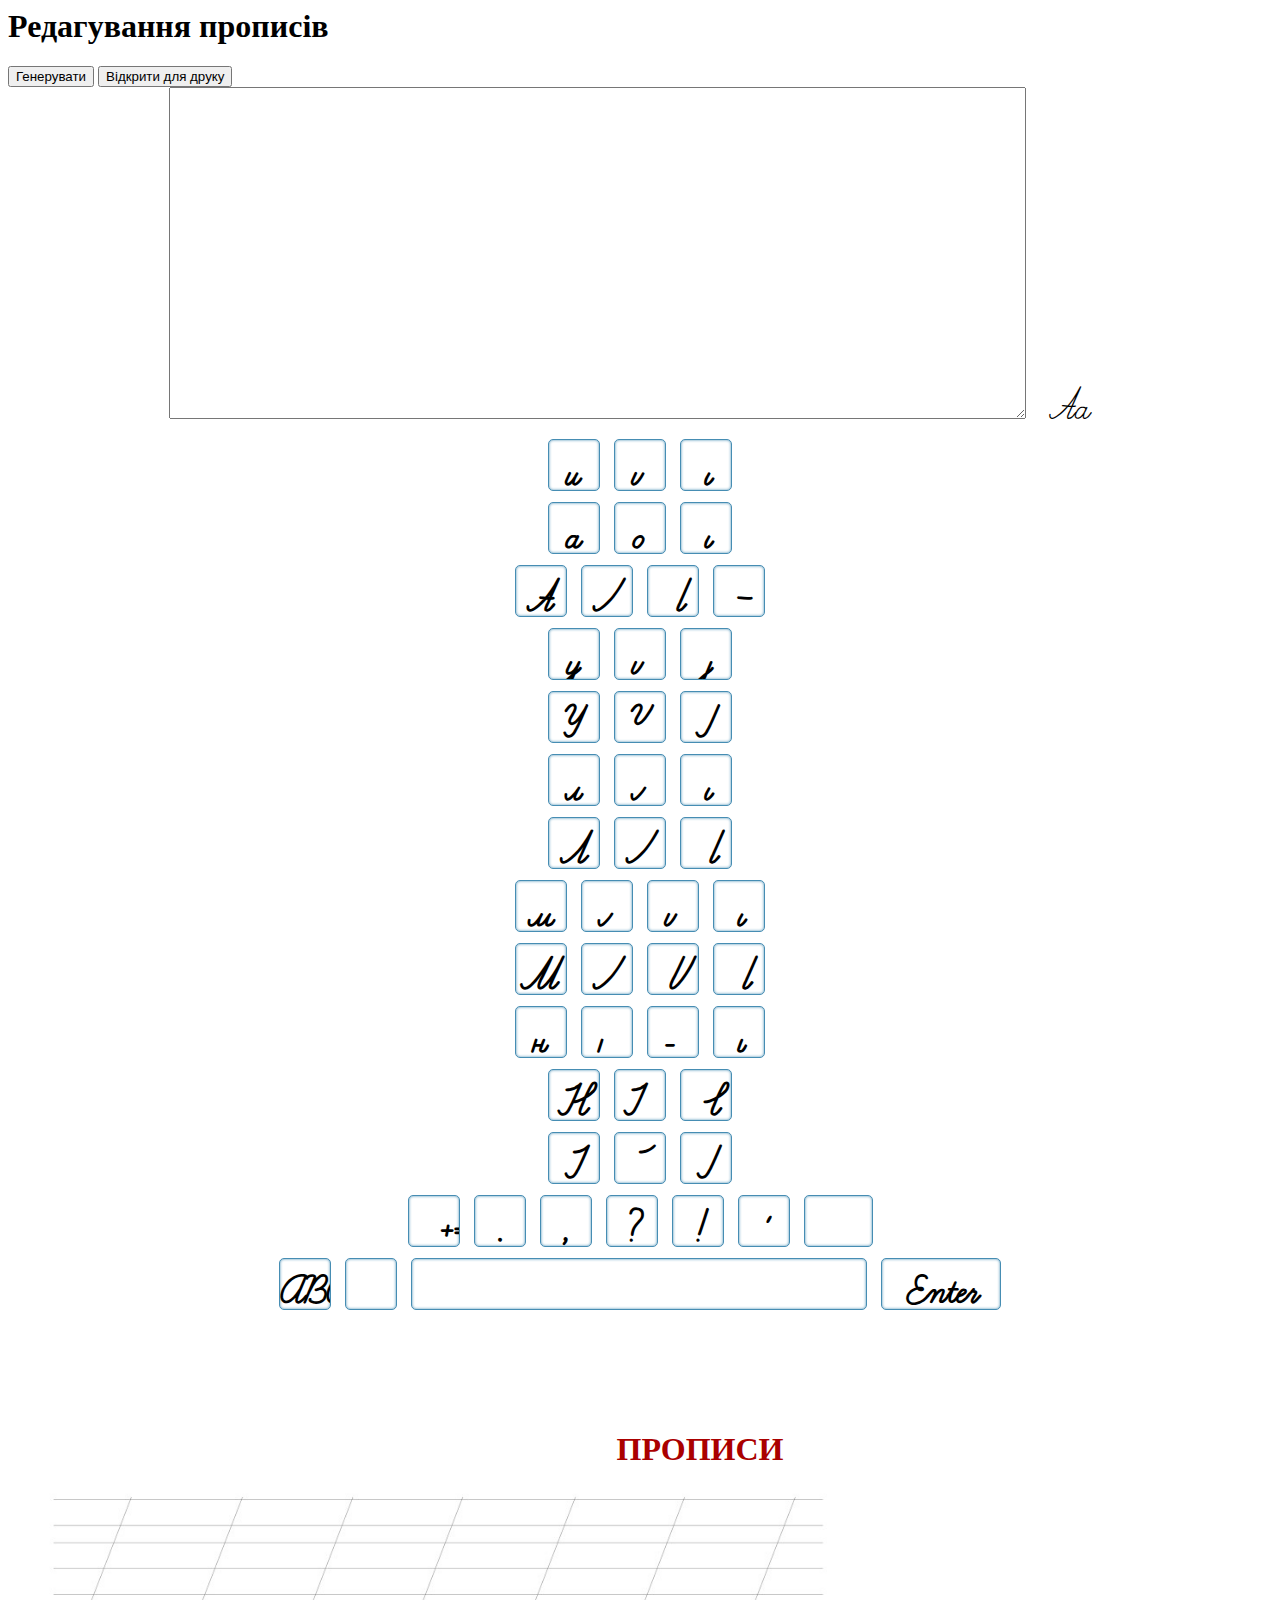
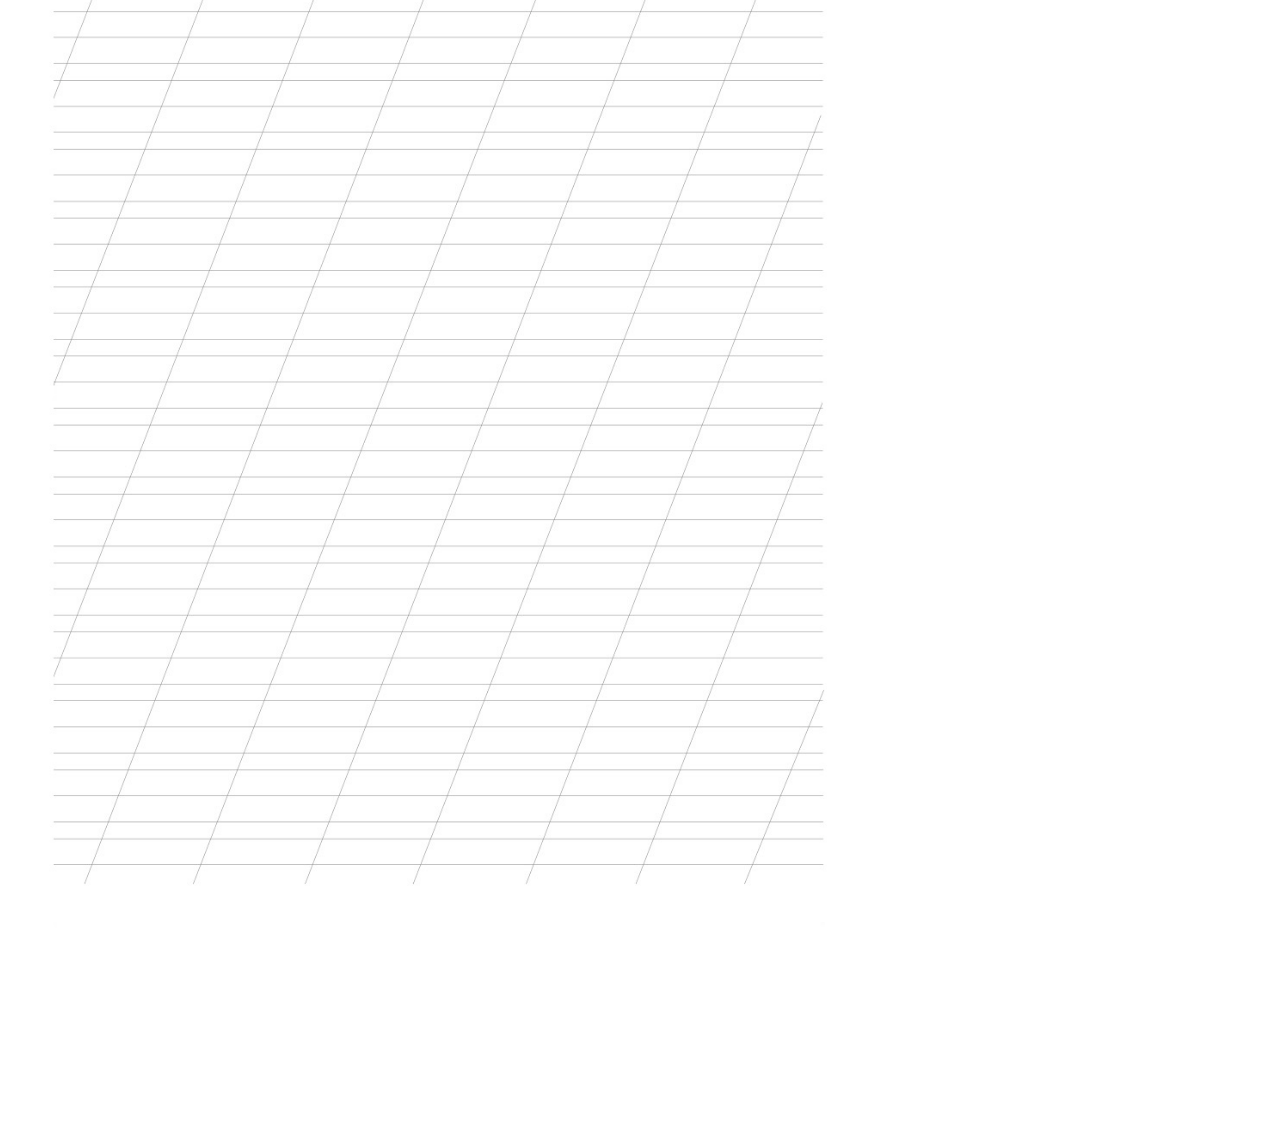
==== index.html @ b8047936 "samples-of-writing drop" ====
<html>
<head>
	<meta charset="UTF-8">
	<link rel="stylesheet" type="text/css" href="https://fonts.googleapis.com/icon?family=Material+Icons">
	<link rel="stylesheet" type="text/css" href="https://code.getmdl.io/1.3.0/material.indigo-pink.min.css">
	<link rel="stylesheet" type="text/css" href="css/jkeyboard.css">
	<link rel="stylesheet" type="text/css" href="css/handwriting.css">
	<script defer type="text/javascript" src="https://code.getmdl.io/1.3.0/material.min.js"></script>
	<script type="text/javascript" language="javascript" src="http://code.jquery.com/jquery-1.10.1.min.js"></script>
	<script type="text/javascript" language="javascript" src="js/jkeyboard.js"></script>
	<script type="text/javascript" language="javascript" src="js/jspdf.min.js"></script>

</head>
<body>
	<h1 class="mdl-layout-title">Редагування прописів</h1>
	<button id="generateWritingTask" class="mdl-button mdl-js-button mdl-button--raised mdl-js-ripple-effect mdl-button--accent">Генерувати</button>
	<button id="getPdf" class="mdl-button mdl-js-button mdl-button--raised mdl-js-ripple-effect mdl-button--accent">Відкрити для друку</button>
	<div class="mdl-grid">
		<div class="mdl-cell mdl-cell--6-col">
				<form action="#" align="center">
					<div class="mdl-textfield mdl-js-textfield">
						<textarea class="mdl-textfield__input handwriting-input"  id="textInput" cols="40" rows="5"></textarea>
						<label class="mdl-textfield__label handwriting-label" for="sample1">Аа</label>
					</div>
					<div id="keyboard"></div>
				</form>
		</div>
		<div id="pdfDiv" class="mdl-cell mdl-cell--6-col demo-card-wide mdl-card mdl-shadow--2dp">
			<div id="pdfContent">
				<div class="writingtask-right">&nbsp;<span class="label"></span></div>
				<div class="writingtask-clear"></div>
				<div class="writingtask-clear"></div>
				<div class="writingtask-tabtitle"><h3 class="writingtask-title">ПРОПИСИ</h3></div>
				<div class="writingtask-clear"></div>
				<div class="writingtask-wrap">
					<div id="taskContent" class="writingtask-handwriting">
					</div>
				</div>
			</div>
		</div>		
	</div>

	<script>
	$('#keyboard').jkeyboard({

		layout: "exersise",
		input: $('#textInput')
	});
	
	$("#generateWritingTask").on('click', function () {
		var template = document.getElementById('textInput').value.split('\n');
		//14 lines max
		var tokens = template.length;
		
		var div = document.getElementById('taskContent');
		div.innerHTML =''
		for (var i = 0; i < tokens; i++) {
			div.innerHTML += `<span class="writingtask-bold">${template[i]}</span><span> ${template[i]} ${template[i]} ${template[i]} ${template[i]} ${template[i]}</span><br>`
		}
	});
	
	$("#getPdf").on('click', function () {
		w=window.open();
		w.document.write(`
<html>
<head>
	<link rel="stylesheet" type="text/css" href="css/preview.css">
	<meta charset="UTF-8">
</head>
<body>
		`)
		w.document.write($('#pdfContent').html());});
		w.document.write(`
</body>
		`);
	</script>
</body>

</html>
---- css/jkeyboard.css ----
.jkeyboard {
  display: inline-block;
}
.jkeyboard, .jkeyboard .jline, .jkeyboard .jline ul {
  display: block;
  margin: 0;
  padding: 0;
}
.jkeyboard .jline {
  text-align: center;
  margin-left: -14px;
}
.jkeyboard .jline ul li {
  font-family: arial, sans-serif;
  font-size: 20px;
  display: inline-block;
  border: 1px solid #468db3;
  -webkit-box-shadow: 0 0 3px #468db3;
  -webkit-box-shadow: inset 0 0 3px #468db3;
  margin: 10px 0 1px 14px;
  
  border-radius: 5px;
  width: 52px;
  height: 52px;
  box-sizing: border-box;
  text-align: center;
  line-height: 52px;
  overflow: hidden;
  cursor: pointer;
  -webkit-touch-callout: none;
  -webkit-user-select: none;
  -khtml-user-select: none;
  -moz-user-select: -moz-none;
  -ms-user-select: none;
  user-select: none;
}
.jkeyboard .jline ul li.uppercase {
  text-transform: uppercase;
}
.jkeyboard .jline ul li:hover, .jkeyboard .jline ul li:active {
  background-color: #185a82;
}
.jkeyboard .jline .return {
  width: 120px;
}
.jkeyboard .jline .space {
  width: 456px;
}
.jkeyboard .jline .numeric_switch {
  width: 84px;
}
.jkeyboard .jline .layout_switch {
  background: url("../assets/locale.png") no-repeat center right;
}
.jkeyboard .jline .shift {
  width: 100px;
  background: url("../assets/shift.png") no-repeat center center;
}
.jkeyboard .jline .backspace {
  width: 69px;
  background: url("../assets/backspace.png") no-repeat center center;
}
---- css/handwriting.css ----
@font-face {
	font-family: schooldash;
	src: url("fonts/school-dash.woff");
}

@font-face {
	font-family: school;
	src: url("fonts/school.woff");
}

textarea.handwriting-input {
	font-size:48px;
	font-family: school;
	font-weight: bold !important;
	padding:20px !important;
}

label.handwriting-label {
	font-size:48px;
	font-family: school;
	font-color: gray;
	padding:20px !important;
}

.jkeyboard .jline ul li  {
	font-family: school !important;
	font-size:48px !important;
	font-weight: bold !important;
	color: black !important;
}
#pdfContent { 
	margin: 0 !important; 
	padding: 62px 60px !important; 
	width: 100%; 
	height: 1280px;
	background-size: 860px 1280px;
	background-image: url("preview_background.jpg");
	background-position: left top;
	background-repeat: no-repeat;
}

.writingtask-clear { 
	display: block; 
	height: 1px; 
	clear: both 
}

.writingtask-right { 
	text-align: right; 
}
.writingtask-tabtitle { 
	color: #A00 !important; 
	margin: 16px auto 6px auto !important; 
	text-align: center !important; 
	width: 100% !important;
}

h3.writingtask-title { 
	font-size: 32px; 
	line-height: 16px;
}

span.writingtask-label { 
	font-size: 16px !important; 
	color: #222 !important; 
}


div.writingtask-handwriting { 
	margin: 0 !important; 
	padding: 0 !important; 
	font-family: schooldash !important; 
	font-size: 68px !important; 
	line-height: 76px !important; 
}

span.writingtask-latin { 
	font-family: school !important; 
}

span.writingtask-bold { 
	font-family: school !important; 
}

span.writingtask-normal { 
	font-family: school !important; 
	color:#bbbbbb !important; 
}

@media print {
	body * {
		visibility: hidden;
		display: none;
	}

	#pdfContent, #pdfContent * {
		display: block;
		visibility: visible !important;
	}

	#pdfContent {
		position: absolute;
		top: 0px !important;
		left: 0px !important;
		display: block;
		-webkit-print-color-adjust: exact;
	}
}
---- css/preview.css ----
@font-face {
	font-family: schooldash;
	src: url("fonts/school-dash.woff");
}
@font-face {
	font-family: school;
	src: url("fonts/school.woff");
}


body { 
	margin: 0; 
	padding: 70px 70px 70px 80px; 
}

.writingtask-clear { 
	display: block; 
	height: 1px; 
	clear: both 
}

.writingtask-right {
	text-align: right; 
}

.writingtask-tabtitle { 
	color: black; 
	margin: 16px auto 6px auto; 
	text-align: center; 
	width: 100%;
}

h3.writingtask-title { 
	font-size: 32px; 
	color: black;
	line-height: 16px;
}

span.writingtask-label { 
	font-size: 16px; 
	color: #222; 
}

div.writingtask-handwriting { 
	margin: 0; 
	padding: 0; 
	font-family: schooldash; 
	font-size: 68px; 
	line-height: 76px; 
}

span.writingtask-latin { font-family: school; }
span.writingtask-bold  { font-family: school; }
span.writingtask-normal  { font-family: school; color:#bbbbbb; }

body {
	width: 860px; 
	height: 1280px; 
	background: url("preview_background.jpg") 
	no-repeat 0 0;
	-webkit-print-color-adjust: exact;
}
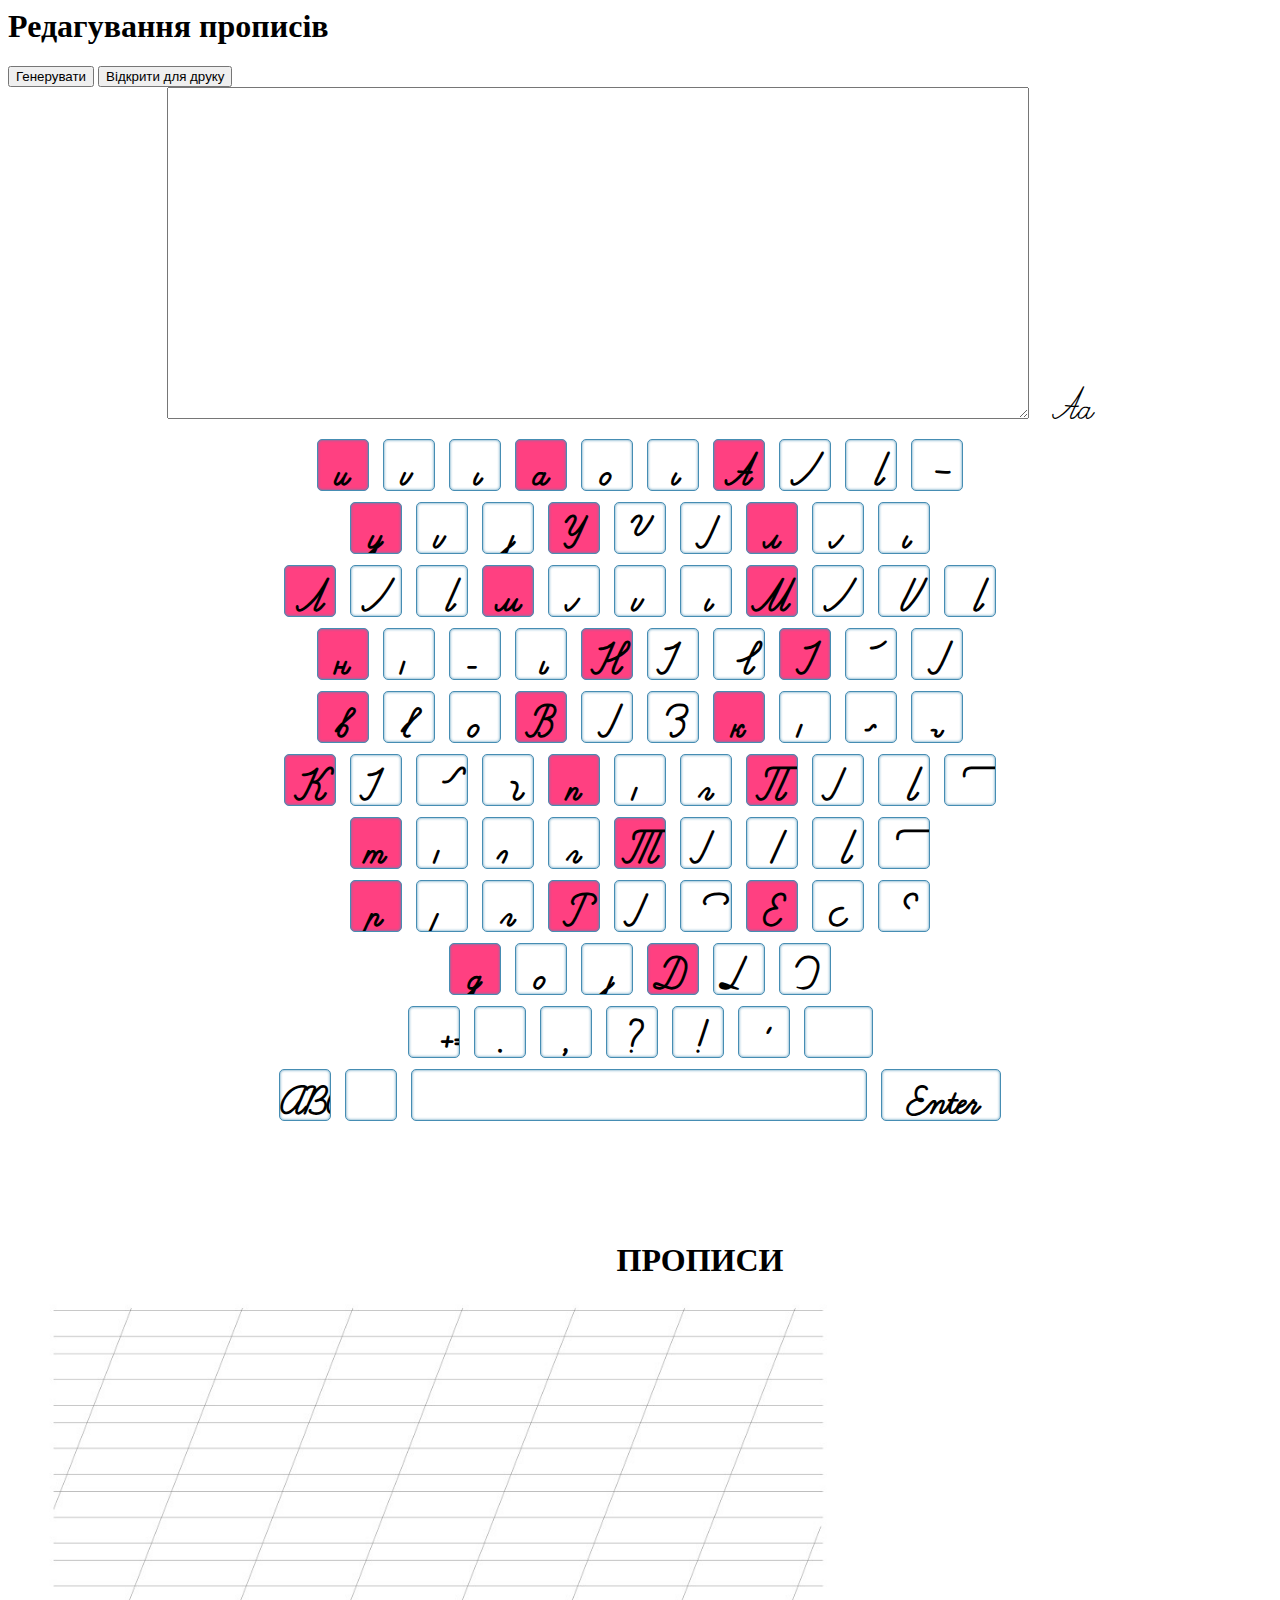
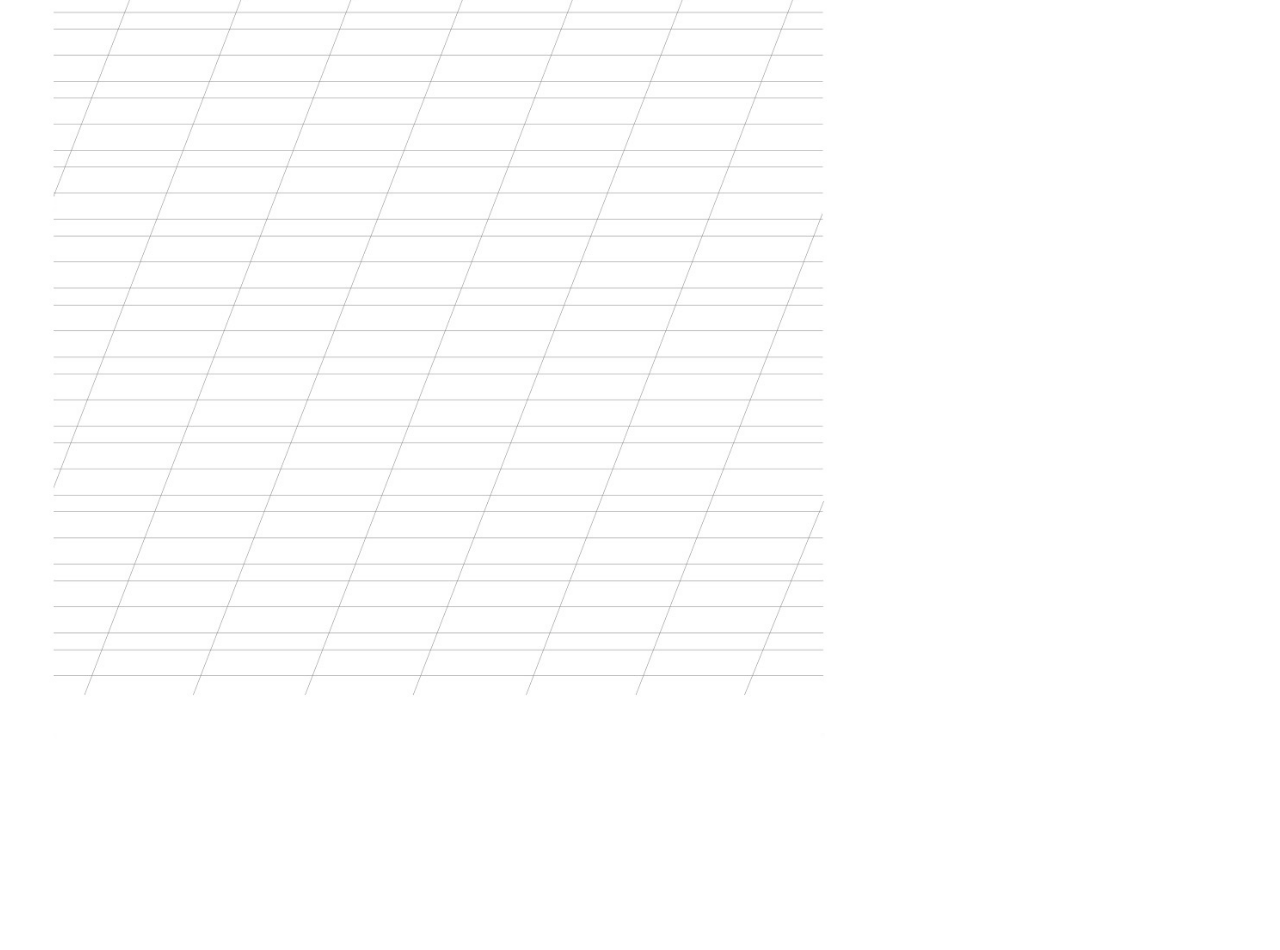
==== commit 019b979a: "solid letters till "D" (keyboard). add "red" letters for better grouping. removed jspdf" ====
--- a/index.html
+++ b/index.html
@@ -6,9 +6,8 @@
 	<link rel="stylesheet" type="text/css" href="css/jkeyboard.css">
 	<link rel="stylesheet" type="text/css" href="css/handwriting.css">
 	<script defer type="text/javascript" src="https://code.getmdl.io/1.3.0/material.min.js"></script>
-	<script type="text/javascript" language="javascript" src="http://code.jquery.com/jquery-1.10.1.min.js"></script>
+	<script type="text/javascript" language="javascript" src="js/jquery-1.10.1.min.js"></script>
 	<script type="text/javascript" language="javascript" src="js/jkeyboard.js"></script>
-	<script type="text/javascript" language="javascript" src="js/jspdf.min.js"></script>
 
 </head>
 <body>
--- a/css/jkeyboard.css
+++ b/css/jkeyboard.css
@@ -60,3 +60,7 @@
   width: 69px;
   background: url("../assets/backspace.png") no-repeat center center;
 }
+
+.jkeyboard .jline .red {
+  background-color: rgb(255,64,129);
+}--- a/css/handwriting.css
+++ b/css/handwriting.css
@@ -57,8 +57,9 @@
 }
 
 h3.writingtask-title { 
-	font-size: 32px; 
-	line-height: 16px;
+	font-size: 32px !important; 
+	line-height: 16px !important;
+	color: black;
 }
 
 span.writingtask-label { 
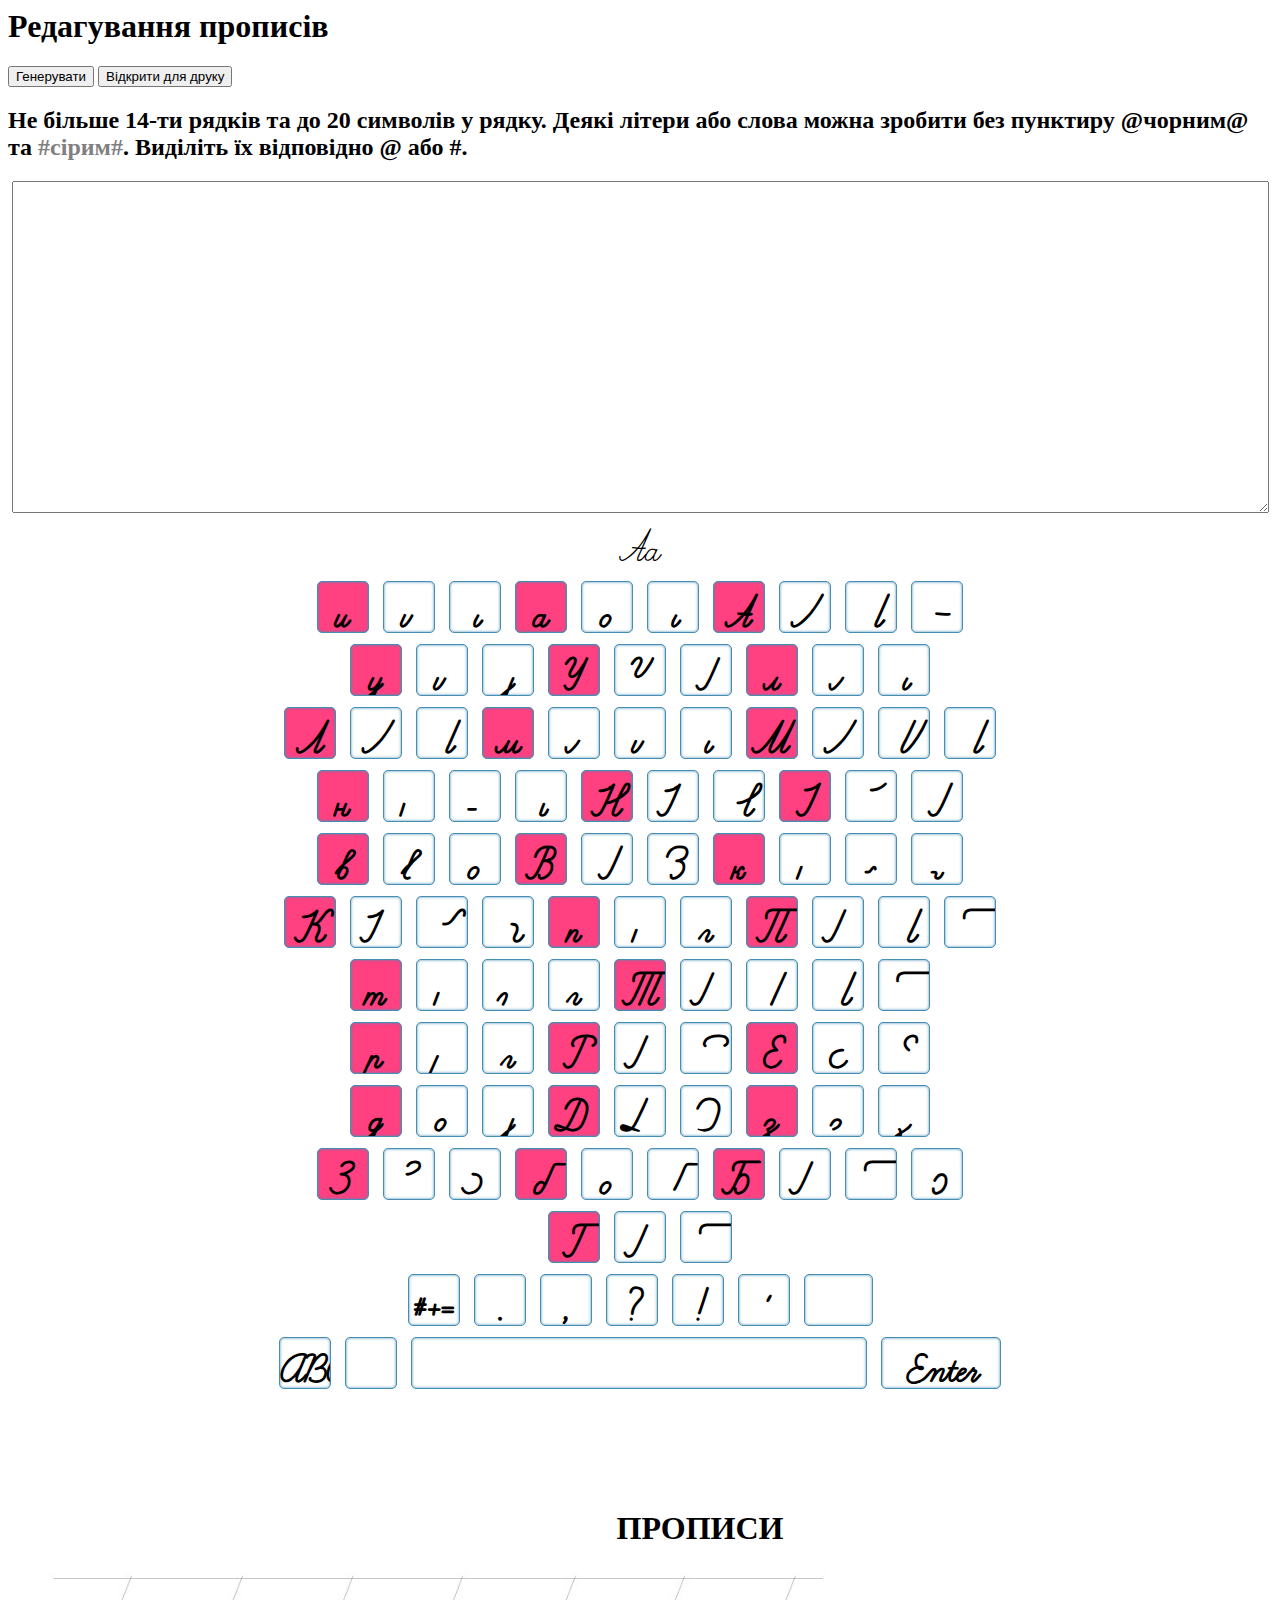
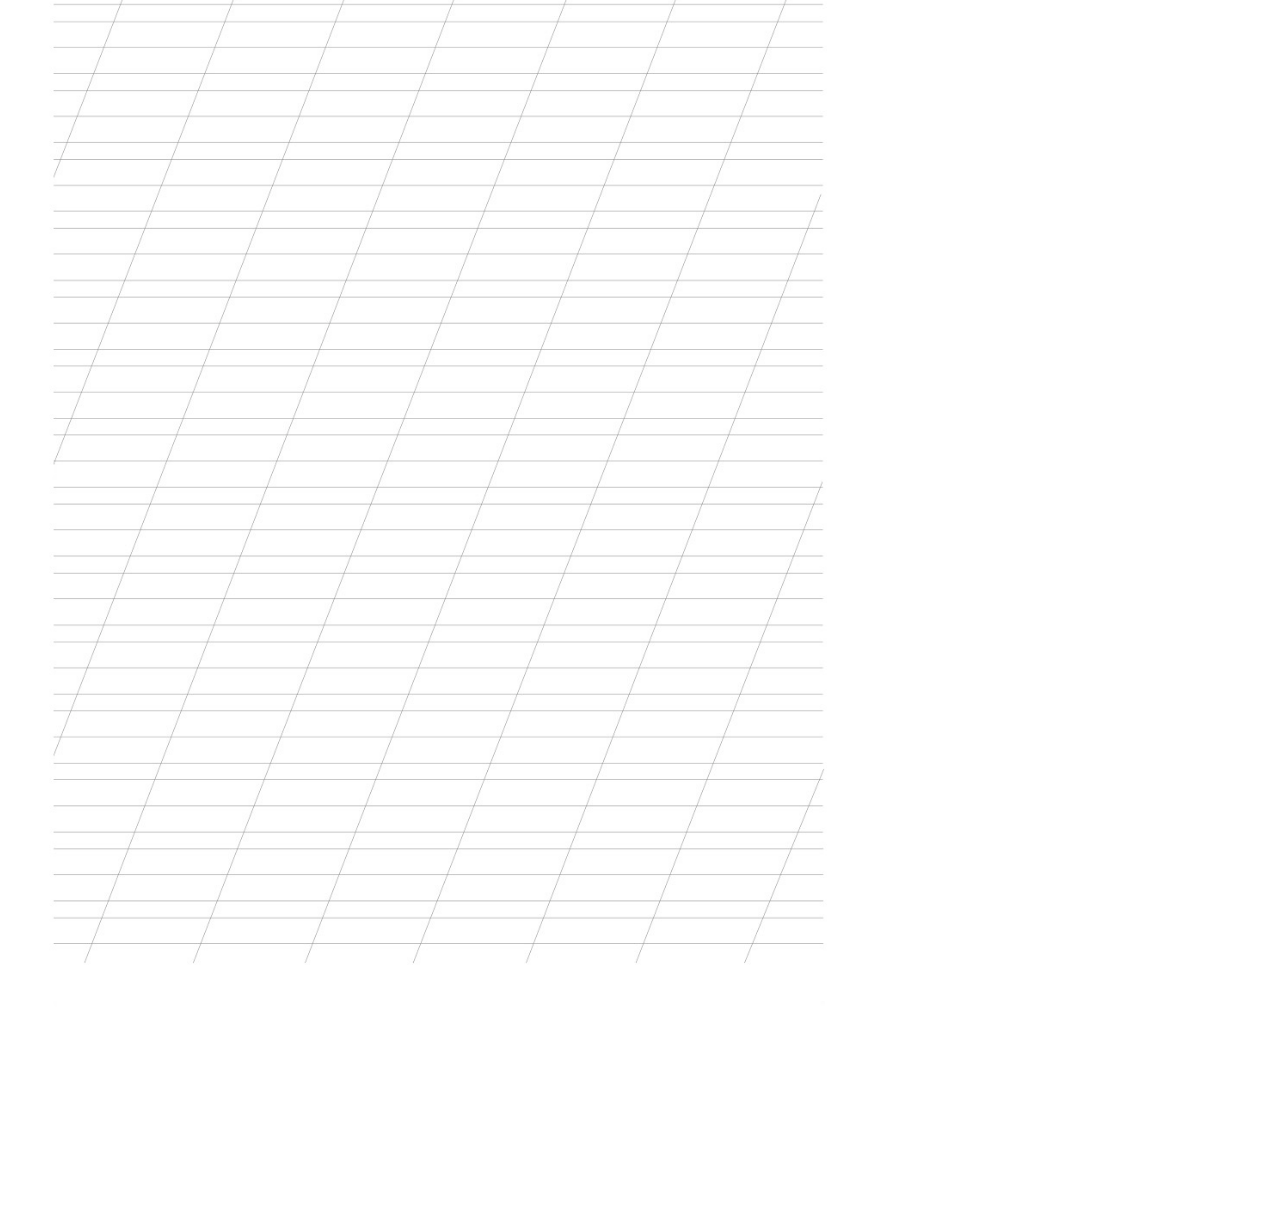
==== commit 1b3a32dd: "add template handling. ie. # and @" ====
--- a/index.html
+++ b/index.html
@@ -4,6 +4,7 @@
 	<link rel="stylesheet" type="text/css" href="https://fonts.googleapis.com/icon?family=Material+Icons">
 	<link rel="stylesheet" type="text/css" href="https://code.getmdl.io/1.3.0/material.indigo-pink.min.css">
 	<link rel="stylesheet" type="text/css" href="css/jkeyboard.css">
+	<link rel="stylesheet" type="text/css" href="css/schoolfonts.css">
 	<link rel="stylesheet" type="text/css" href="css/handwriting.css">
 	<script defer type="text/javascript" src="https://code.getmdl.io/1.3.0/material.min.js"></script>
 	<script type="text/javascript" language="javascript" src="js/jquery-1.10.1.min.js"></script>
@@ -16,9 +17,10 @@
 	<button id="getPdf" class="mdl-button mdl-js-button mdl-button--raised mdl-js-ripple-effect mdl-button--accent">Відкрити для друку</button>
 	<div class="mdl-grid">
 		<div class="mdl-cell mdl-cell--6-col">
+			<h2 class="mdl-typography--title">Не більше 14-ти рядків та до 20 символів у рядку. Деякі літери або слова можна зробити без пунктиру <b>@чорним@</b> та <font color='gray'>#сірим#</font>. Виділіть їх відповідно @ або #.</h2>
 				<form action="#" align="center">
 					<div class="mdl-textfield mdl-js-textfield">
-						<textarea class="mdl-textfield__input handwriting-input"  id="textInput" cols="40" rows="5"></textarea>
+						<textarea class="mdl-textfield__input handwriting-input"  id="textInput" cols="60" rows="5"></textarea>
 						<label class="mdl-textfield__label handwriting-label" for="sample1">Аа</label>
 					</div>
 					<div id="keyboard"></div>
@@ -54,15 +56,19 @@
 		var div = document.getElementById('taskContent');
 		div.innerHTML =''
 		for (var i = 0; i < tokens; i++) {
-			div.innerHTML += `<span class="writingtask-bold">${template[i]}</span><span> ${template[i]} ${template[i]} ${template[i]} ${template[i]} ${template[i]}</span><br>`
+			var tokenWithBold = template[i].replace(/@[\u0000-\u001F]+|[\u0021-\uffff]+@/g, function blodIt(x){return `<span class="writingtask-bold">${x.replace('@','').replace('@','')}</span>`});
+			var tokenWithBoldAndItalic = tokenWithBold.replace(/#[\u0000-\u001F]+|[\u0021-\uffff]+#/g, function italicIt(x){return `<span class="writingtask-italic">${x.replace('#','').replace('#','')}</span>`});
+			div.innerHTML += `${tokenWithBoldAndItalic}<br>`
 		}
 	});
+	
 	
 	$("#getPdf").on('click', function () {
 		w=window.open();
 		w.document.write(`
 <html>
 <head>
+	<link rel="stylesheet" type="text/css" href="css/schoolfonts.css">
 	<link rel="stylesheet" type="text/css" href="css/preview.css">
 	<meta charset="UTF-8">
 </head>
--- a/css/schoolfonts.css
+++ b/css/schoolfonts.css
@@ -0,0 +1,58 @@
+@font-face {
+	font-family: schooldash;
+	src: url("fonts/school-dash.woff");
+}
+@font-face {
+	font-family: school;
+	src: url("fonts/school.woff");
+}
+
+.writingtask-clear { 
+	display: block; 
+	height: 1px; 
+	clear: both 
+}
+
+.writingtask-right {
+	text-align: right; 
+}
+.writingtask-tabtitle { 
+	color: black !important; 
+	margin: 16px auto 6px auto !important; 
+	text-align: center !important; 
+	width: 100% !important;
+}
+
+h3.writingtask-title { 
+	font-size: 32px !important; 
+	line-height: 16px !important;
+	color: black;
+}
+
+span.writingtask-label { 
+	font-size: 16px !important; 
+	color: #222 !important; 
+}
+
+
+div.writingtask-handwriting { 
+	margin: 0 !important; 
+	padding: 0 !important; 
+	font-family: schooldash !important; 
+	font-size: 68px !important; 
+	line-height: 76px !important; 
+}
+
+span.writingtask-italic { 
+	font-family: school !important;
+	color:gray !important; 	
+}
+
+span.writingtask-bold { 
+	font-family: school !important; 
+}
+
+span.writingtask-normal { 
+	font-family: schooldash !important; 
+	color:#bbbbbb !important; 
+}--- a/css/handwriting.css
+++ b/css/handwriting.css
@@ -1,13 +1,3 @@
-
-@font-face {
-	font-family: schooldash;
-	src: url("fonts/school-dash.woff");
-}
-
-@font-face {
-	font-family: school;
-	src: url("fonts/school.woff");
-}
 
 textarea.handwriting-input {
 	font-size:48px;
@@ -40,53 +30,9 @@
 	background-repeat: no-repeat;
 }
 
-.writingtask-clear { 
-	display: block; 
-	height: 1px; 
-	clear: both 
-}
 
-.writingtask-right { 
-	text-align: right; 
-}
-.writingtask-tabtitle { 
-	color: #A00 !important; 
-	margin: 16px auto 6px auto !important; 
-	text-align: center !important; 
-	width: 100% !important;
-}
-
-h3.writingtask-title { 
-	font-size: 32px !important; 
-	line-height: 16px !important;
-	color: black;
-}
-
-span.writingtask-label { 
-	font-size: 16px !important; 
-	color: #222 !important; 
-}
-
-
-div.writingtask-handwriting { 
-	margin: 0 !important; 
-	padding: 0 !important; 
-	font-family: schooldash !important; 
-	font-size: 68px !important; 
-	line-height: 76px !important; 
-}
-
-span.writingtask-latin { 
-	font-family: school !important; 
-}
-
-span.writingtask-bold { 
-	font-family: school !important; 
-}
-
-span.writingtask-normal { 
-	font-family: school !important; 
-	color:#bbbbbb !important; 
+.mdl-textfield {
+	width: 100%
 }
 
 @media print {
--- a/css/schoolfonts.css
+++ b/css/schoolfonts.css
@@ -0,0 +1,58 @@
+@font-face {
+	font-family: schooldash;
+	src: url("fonts/school-dash.woff");
+}
+@font-face {
+	font-family: school;
+	src: url("fonts/school.woff");
+}
+
+.writingtask-clear { 
+	display: block; 
+	height: 1px; 
+	clear: both 
+}
+
+.writingtask-right {
+	text-align: right; 
+}
+.writingtask-tabtitle { 
+	color: black !important; 
+	margin: 16px auto 6px auto !important; 
+	text-align: center !important; 
+	width: 100% !important;
+}
+
+h3.writingtask-title { 
+	font-size: 32px !important; 
+	line-height: 16px !important;
+	color: black;
+}
+
+span.writingtask-label { 
+	font-size: 16px !important; 
+	color: #222 !important; 
+}
+
+
+div.writingtask-handwriting { 
+	margin: 0 !important; 
+	padding: 0 !important; 
+	font-family: schooldash !important; 
+	font-size: 68px !important; 
+	line-height: 76px !important; 
+}
+
+span.writingtask-italic { 
+	font-family: school !important;
+	color:gray !important; 	
+}
+
+span.writingtask-bold { 
+	font-family: school !important; 
+}
+
+span.writingtask-normal { 
+	font-family: schooldash !important; 
+	color:#bbbbbb !important; 
+}--- a/css/preview.css
+++ b/css/preview.css
@@ -1,60 +1,7 @@
 
-@font-face {
-	font-family: schooldash;
-	src: url("fonts/school-dash.woff");
-}
-@font-face {
-	font-family: school;
-	src: url("fonts/school.woff");
-}
-
-
-body { 
+body {
 	margin: 0; 
 	padding: 70px 70px 70px 80px; 
-}
-
-.writingtask-clear { 
-	display: block; 
-	height: 1px; 
-	clear: both 
-}
-
-.writingtask-right {
-	text-align: right; 
-}
-
-.writingtask-tabtitle { 
-	color: black; 
-	margin: 16px auto 6px auto; 
-	text-align: center; 
-	width: 100%;
-}
-
-h3.writingtask-title { 
-	font-size: 32px; 
-	color: black;
-	line-height: 16px;
-}
-
-span.writingtask-label { 
-	font-size: 16px; 
-	color: #222; 
-}
-
-div.writingtask-handwriting { 
-	margin: 0; 
-	padding: 0; 
-	font-family: schooldash; 
-	font-size: 68px; 
-	line-height: 76px; 
-}
-
-span.writingtask-latin { font-family: school; }
-span.writingtask-bold  { font-family: school; }
-span.writingtask-normal  { font-family: school; color:#bbbbbb; }
-
-body {
 	width: 860px; 
 	height: 1280px; 
 	background: url("preview_background.jpg") 
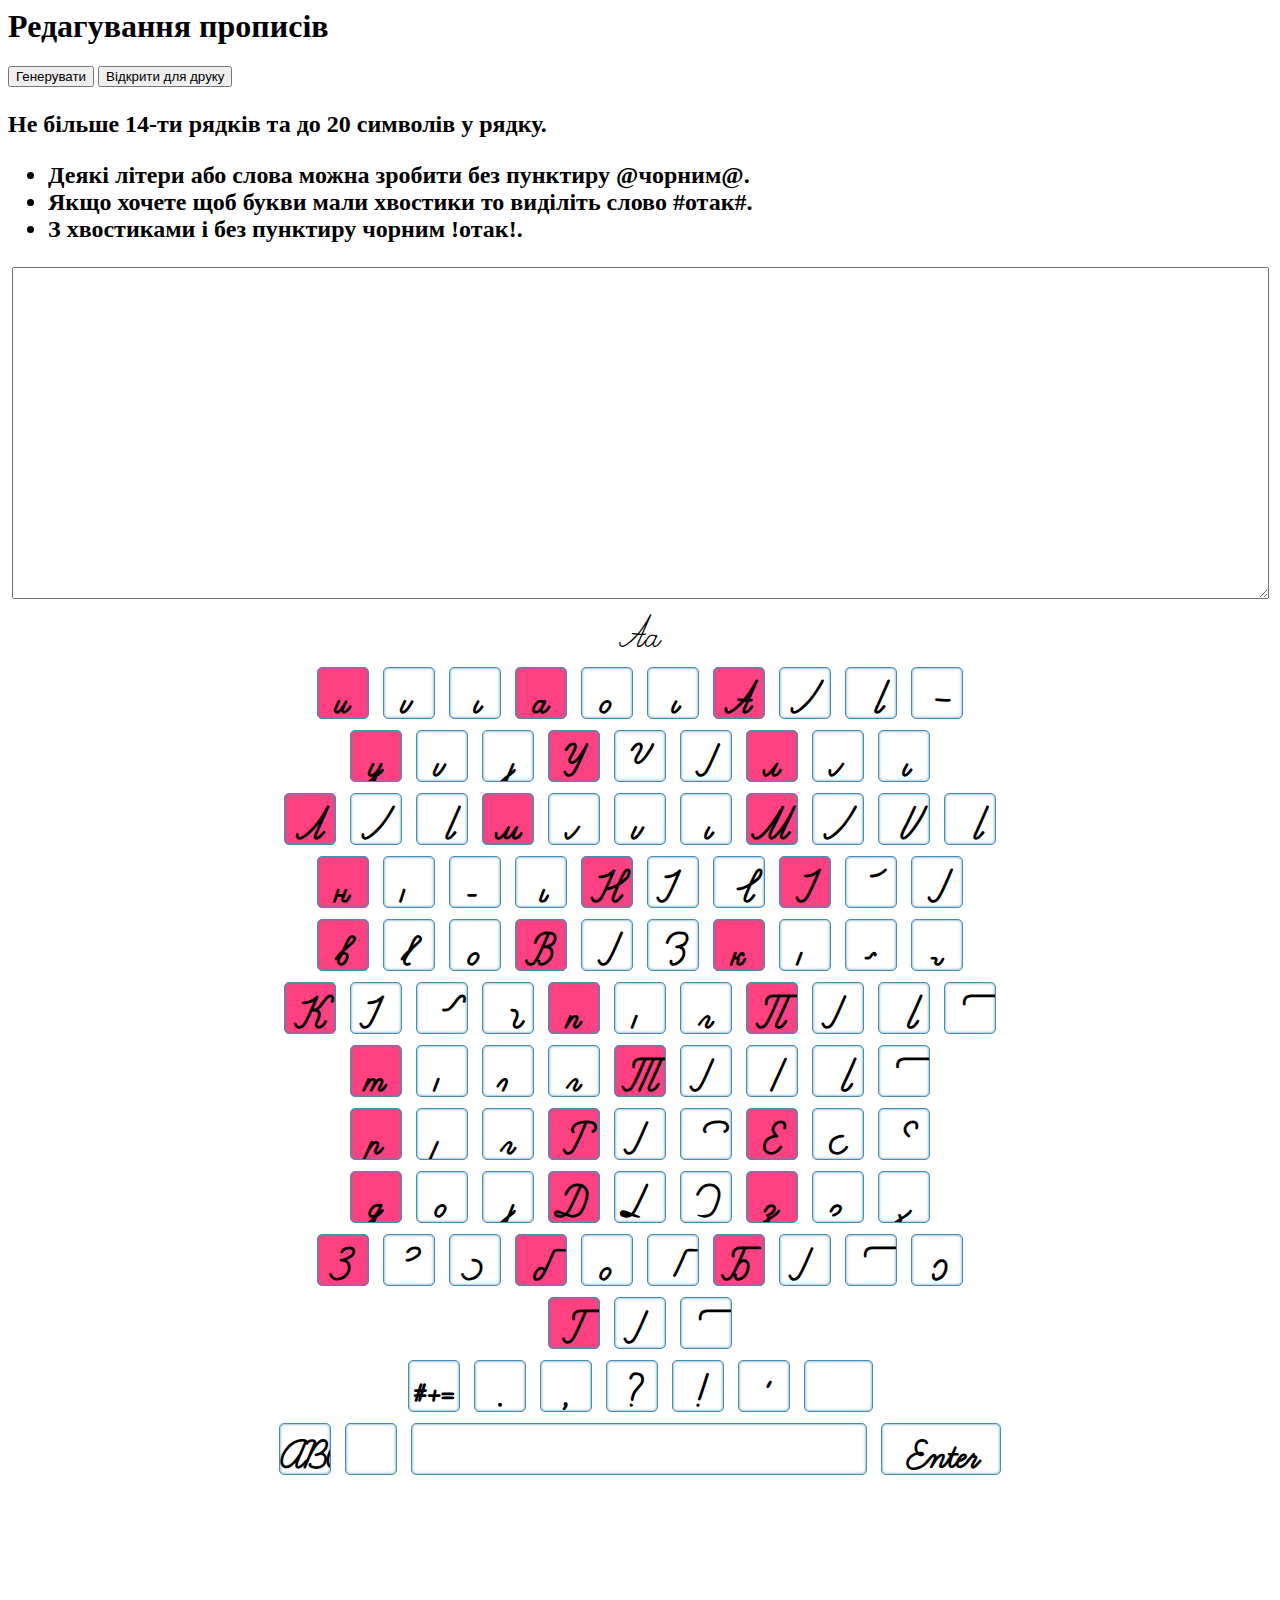
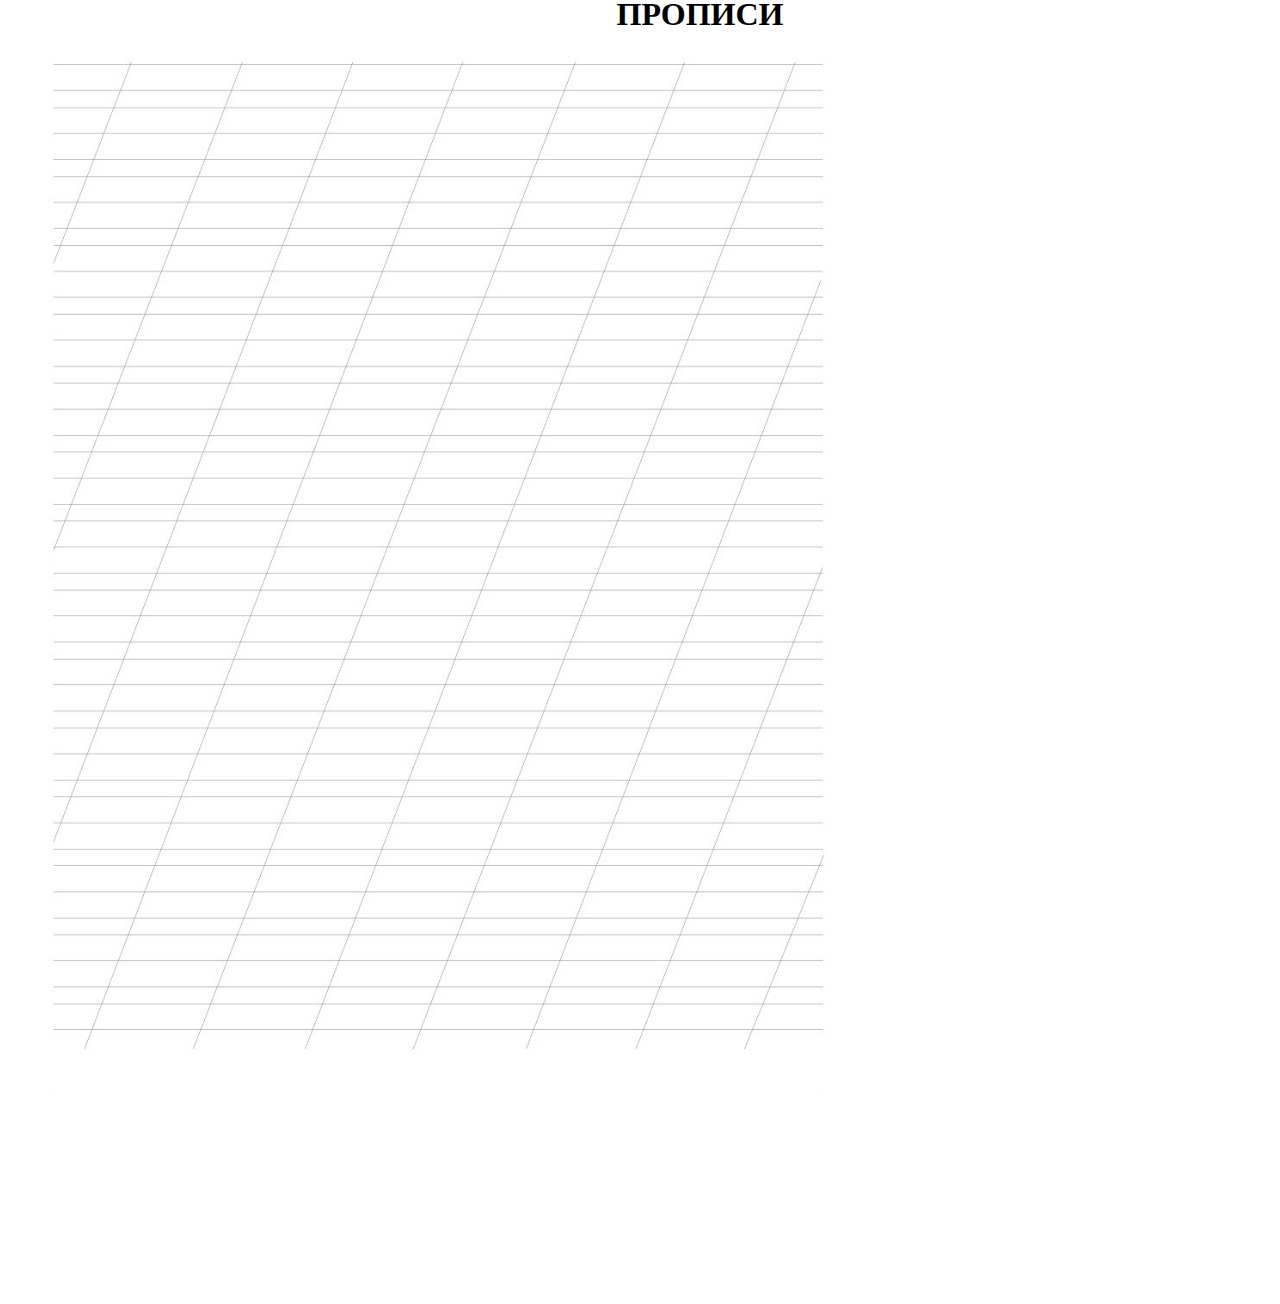
==== commit 35cb536e: "Add font with tails" ====
--- a/index.html
+++ b/index.html
@@ -17,7 +17,13 @@
 	<button id="getPdf" class="mdl-button mdl-js-button mdl-button--raised mdl-js-ripple-effect mdl-button--accent">Відкрити для друку</button>
 	<div class="mdl-grid">
 		<div class="mdl-cell mdl-cell--6-col">
-			<h2 class="mdl-typography--title">Не більше 14-ти рядків та до 20 символів у рядку. Деякі літери або слова можна зробити без пунктиру <b>@чорним@</b> та <font color='gray'>#сірим#</font>. Виділіть їх відповідно @ або #.</h2>
+			<h2 class="mdl-typography--title">
+<p>Не більше 14-ти рядків та до 20 символів у рядку.</p>
+<ul>
+<li>Деякі літери або слова можна зробити без пунктиру <b>@чорним@</b>.</li>
+<li>Якщо хочете щоб букви мали хвостики то виділіть слово <b>#отак#</b>.</li>
+<li>З хвостиками і без пунктиру чорним <b>!отак!</b>.</li>
+</h2>
 				<form action="#" align="center">
 					<div class="mdl-textfield mdl-js-textfield">
 						<textarea class="mdl-textfield__input handwriting-input"  id="textInput" cols="60" rows="5"></textarea>
@@ -56,9 +62,10 @@
 		var div = document.getElementById('taskContent');
 		div.innerHTML =''
 		for (var i = 0; i < tokens; i++) {
-			var tokenWithBold = template[i].replace(/@[\u0000-\u001F]+|[\u0021-\uffff]+@/g, function blodIt(x){return `<span class="writingtask-bold">${x.replace('@','').replace('@','')}</span>`});
-			var tokenWithBoldAndItalic = tokenWithBold.replace(/#[\u0000-\u001F]+|[\u0021-\uffff]+#/g, function italicIt(x){return `<span class="writingtask-italic">${x.replace('#','').replace('#','')}</span>`});
-			div.innerHTML += `${tokenWithBoldAndItalic}<br>`
+			var tokenBold = template[i].replace(/@[\u0000-\u001F]+|[\u0021-\uffff]+@/g, function blodIt(x){return `<span class="writingtask-bold">${x.replace('@','').replace('@','')}</span>`});
+			var tokenBoldItalic = tokenBold.replace(/#[\u0000-\u001F]+|[\u0021-\uffff]+#/g, function italicIt(x){return `<span class="writingtask-italic">${x.replace('#','').replace('#','')}</span>`});
+			var tokenBoldItalicUnderline = tokenBoldItalic.replace(/![\u0000-\u001F]+|[\u0021-\uffff]+!/g, function italicIt(x){return `<span class="writingtask-underline">${x.replace('!','').replace('!','')}</span>`});
+			div.innerHTML += `${tokenBoldItalicUnderline}<br>`
 		}
 	});
 	
--- a/css/schoolfonts.css
+++ b/css/schoolfonts.css
@@ -6,6 +6,16 @@
 	font-family: school;
 	src: url("fonts/school.woff");
 }
+
+@font-face {
+	font-family: schooltailsdash;
+	src: url("fonts/school-tails-dash.woff");
+}
+@font-face {
+	font-family: schooltails;
+	src: url("fonts/school-tails.woff");
+}
+
 
 .writingtask-clear { 
 	display: block; 
@@ -43,9 +53,12 @@
 	line-height: 76px !important; 
 }
 
+span.writingtask-underline { 
+	font-family: schooltailsdash !important;
+}
+
 span.writingtask-italic { 
-	font-family: school !important;
-	color:gray !important; 	
+	font-family: schooltails !important;
 }
 
 span.writingtask-bold { 
@@ -53,6 +66,5 @@
 }
 
 span.writingtask-normal { 
-	font-family: schooldash !important; 
-	color:#bbbbbb !important; 
+	font-family: schooldash !important;  
 }--- a/css/schoolfonts.css
+++ b/css/schoolfonts.css
@@ -6,6 +6,16 @@
 	font-family: school;
 	src: url("fonts/school.woff");
 }
+
+@font-face {
+	font-family: schooltailsdash;
+	src: url("fonts/school-tails-dash.woff");
+}
+@font-face {
+	font-family: schooltails;
+	src: url("fonts/school-tails.woff");
+}
+
 
 .writingtask-clear { 
 	display: block; 
@@ -43,9 +53,12 @@
 	line-height: 76px !important; 
 }
 
+span.writingtask-underline { 
+	font-family: schooltailsdash !important;
+}
+
 span.writingtask-italic { 
-	font-family: school !important;
-	color:gray !important; 	
+	font-family: schooltails !important;
 }
 
 span.writingtask-bold { 
@@ -53,6 +66,5 @@
 }
 
 span.writingtask-normal { 
-	font-family: schooldash !important; 
-	color:#bbbbbb !important; 
+	font-family: schooldash !important;  
 }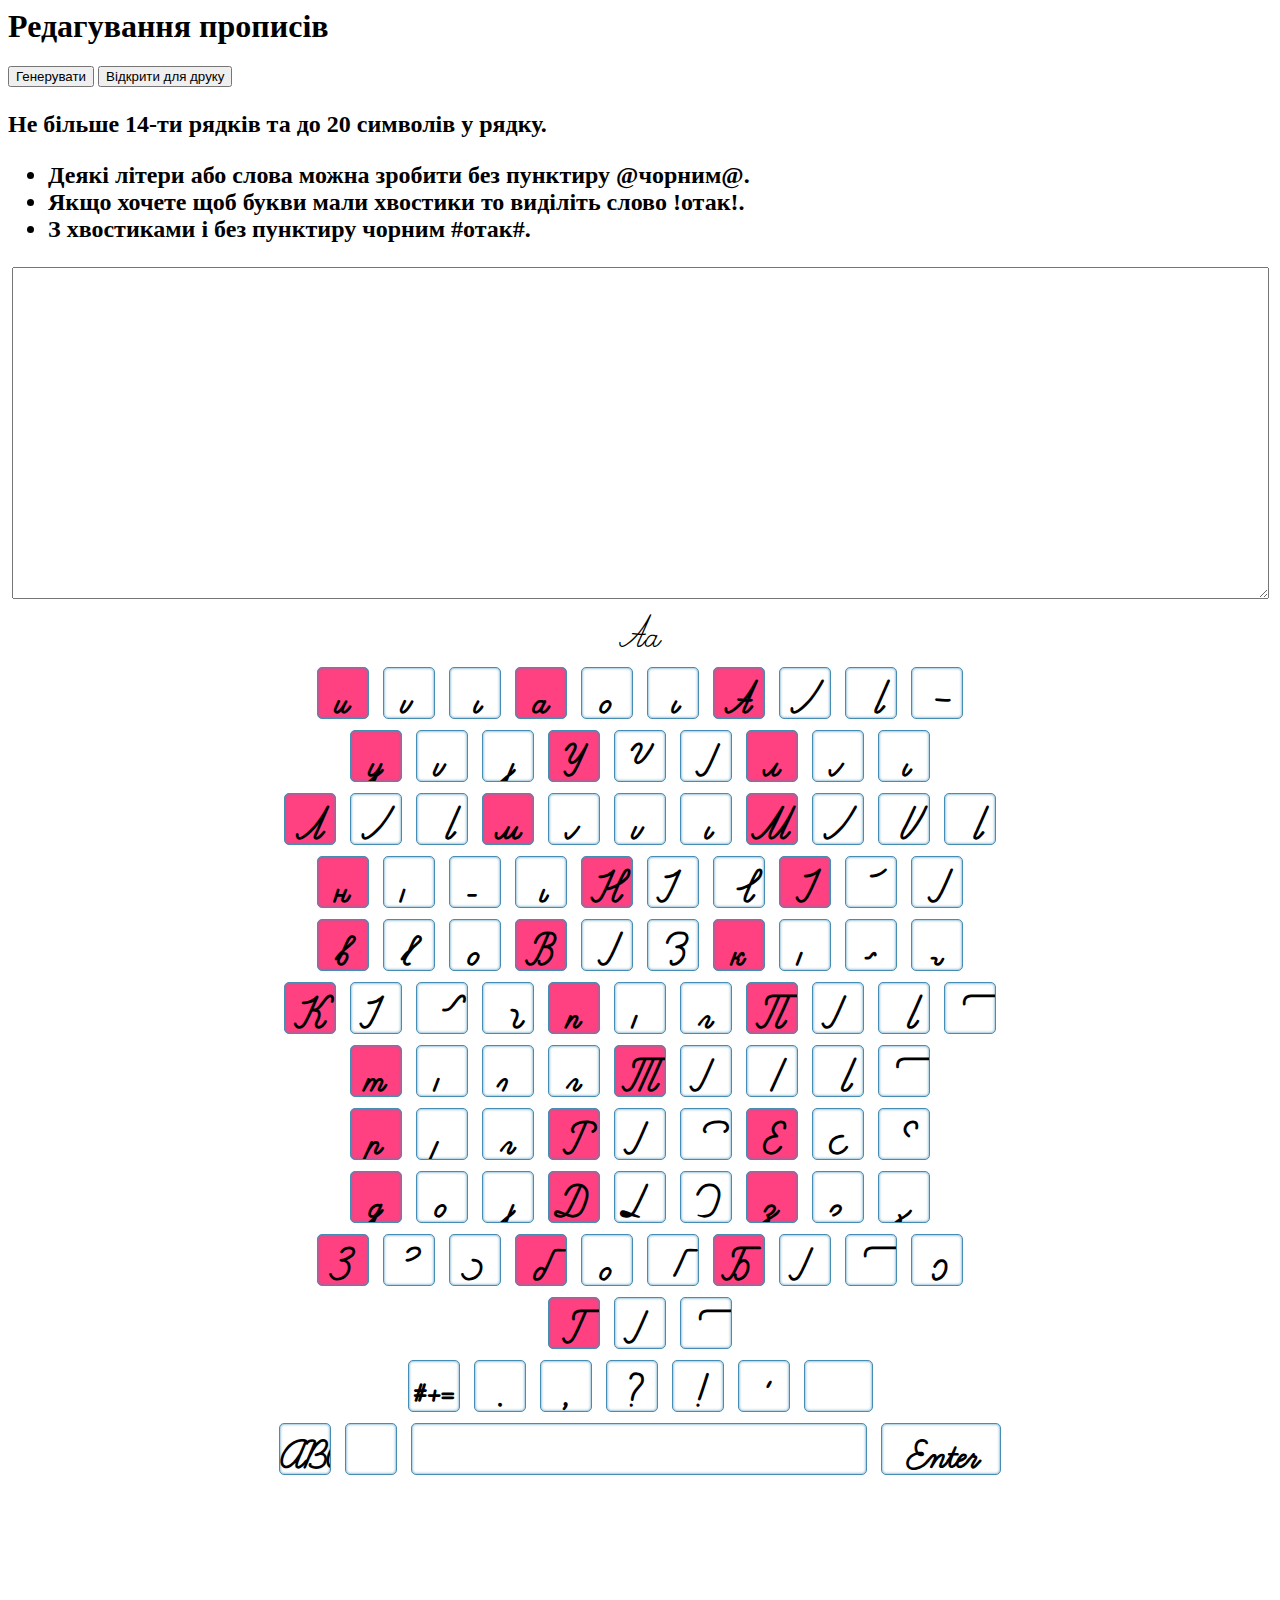
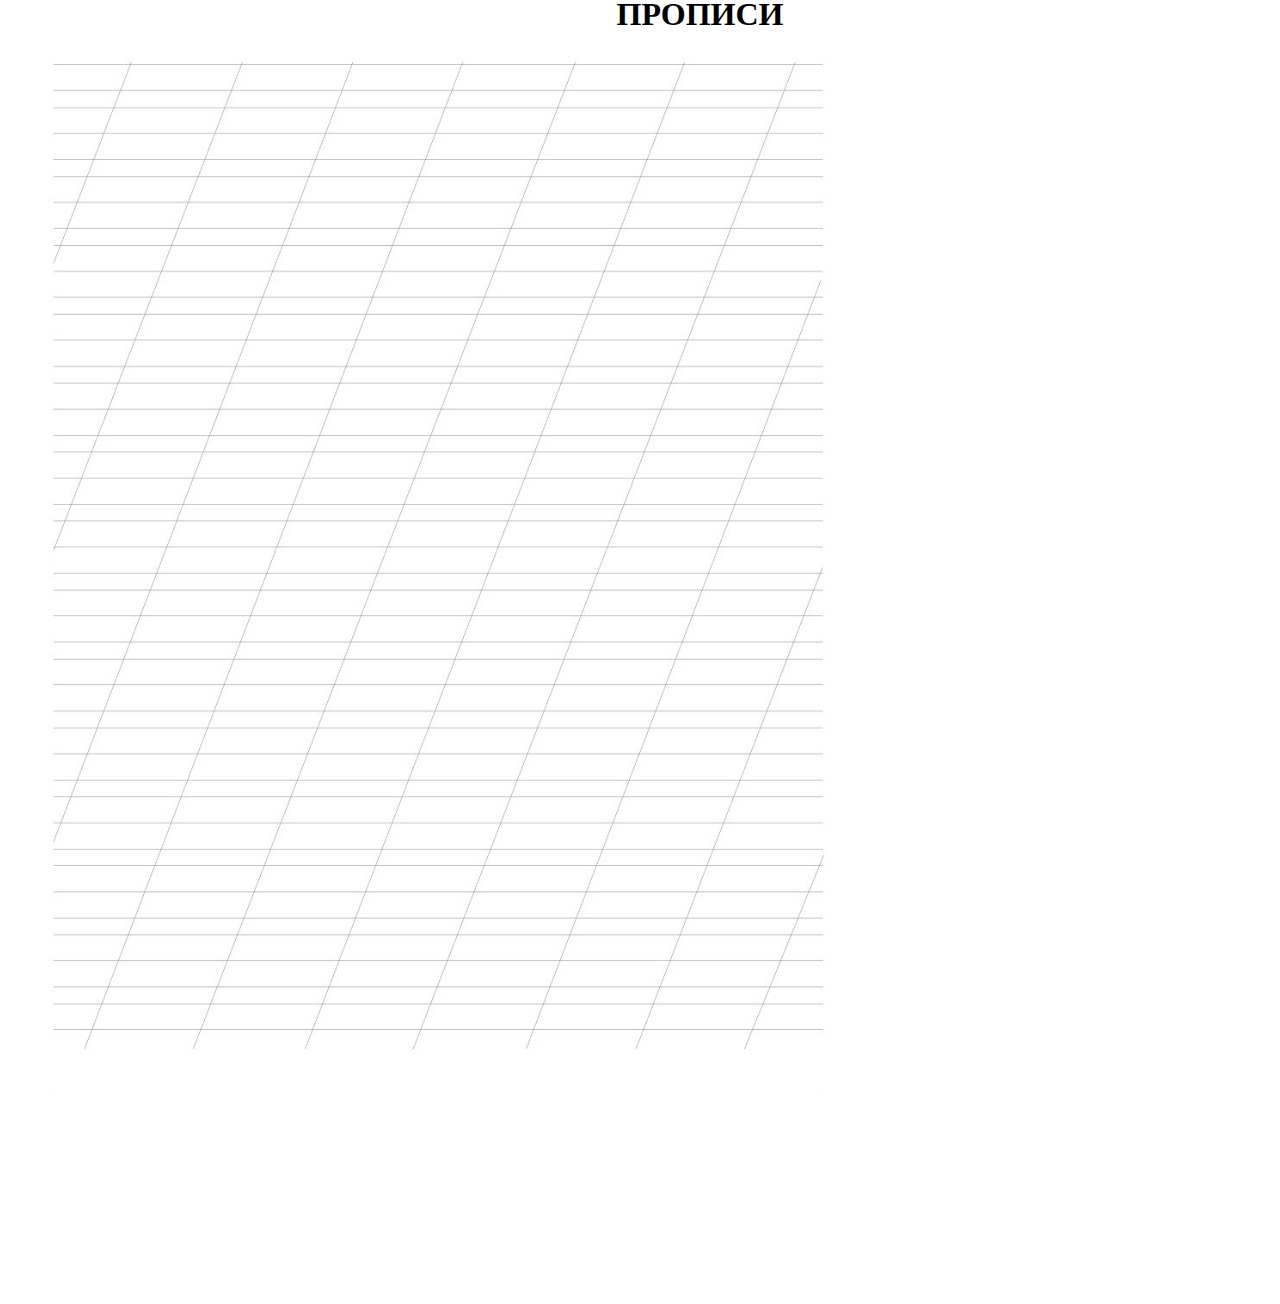
==== commit a4043f44: "These files were modified. However main page works without these changes" ====
--- a/index.html
+++ b/index.html
@@ -6,10 +6,6 @@
 	<link rel="stylesheet" type="text/css" href="css/jkeyboard.css">
 	<link rel="stylesheet" type="text/css" href="css/schoolfonts.css">
 	<link rel="stylesheet" type="text/css" href="css/handwriting.css">
-	<script defer type="text/javascript" src="https://code.getmdl.io/1.3.0/material.min.js"></script>
-	<script type="text/javascript" language="javascript" src="js/jquery-1.10.1.min.js"></script>
-	<script type="text/javascript" language="javascript" src="js/jkeyboard.js"></script>
-
 </head>
 <body>
 	<h1 class="mdl-layout-title">Редагування прописів</h1>
@@ -21,8 +17,8 @@
 <p>Не більше 14-ти рядків та до 20 символів у рядку.</p>
 <ul>
 <li>Деякі літери або слова можна зробити без пунктиру <b>@чорним@</b>.</li>
-<li>Якщо хочете щоб букви мали хвостики то виділіть слово <b>#отак#</b>.</li>
-<li>З хвостиками і без пунктиру чорним <b>!отак!</b>.</li>
+<li>Якщо хочете щоб букви мали хвостики то виділіть слово <b>!отак!</b>.</li>
+<li>З хвостиками і без пунктиру чорним <b>#отак#</b>.</li>
 </h2>
 				<form action="#" align="center">
 					<div class="mdl-textfield mdl-js-textfield">
@@ -40,52 +36,26 @@
 				<div class="writingtask-tabtitle"><h3 class="writingtask-title">ПРОПИСИ</h3></div>
 				<div class="writingtask-clear"></div>
 				<div class="writingtask-wrap">
-					<div id="taskContent" class="writingtask-handwriting">
+
+				<div id="taskContent" class="writingtask-handwriting">
 					</div>
 				</div>
 			</div>
 		</div>		
 	</div>
-
-	<script>
-	$('#keyboard').jkeyboard({
-
-		layout: "exersise",
-		input: $('#textInput')
-	});
-	
-	$("#generateWritingTask").on('click', function () {
-		var template = document.getElementById('textInput').value.split('\n');
-		//14 lines max
-		var tokens = template.length;
-		
-		var div = document.getElementById('taskContent');
-		div.innerHTML =''
-		for (var i = 0; i < tokens; i++) {
-			var tokenBold = template[i].replace(/@[\u0000-\u001F]+|[\u0021-\uffff]+@/g, function blodIt(x){return `<span class="writingtask-bold">${x.replace('@','').replace('@','')}</span>`});
-			var tokenBoldItalic = tokenBold.replace(/#[\u0000-\u001F]+|[\u0021-\uffff]+#/g, function italicIt(x){return `<span class="writingtask-italic">${x.replace('#','').replace('#','')}</span>`});
-			var tokenBoldItalicUnderline = tokenBoldItalic.replace(/![\u0000-\u001F]+|[\u0021-\uffff]+!/g, function italicIt(x){return `<span class="writingtask-underline">${x.replace('!','').replace('!','')}</span>`});
-			div.innerHTML += `${tokenBoldItalicUnderline}<br>`
-		}
-	});
-	
-	
-	$("#getPdf").on('click', function () {
-		w=window.open();
-		w.document.write(`
-<html>
-<head>
-	<link rel="stylesheet" type="text/css" href="css/schoolfonts.css">
-	<link rel="stylesheet" type="text/css" href="css/preview.css">
-	<meta charset="UTF-8">
-</head>
-<body>
-		`)
-		w.document.write($('#pdfContent').html());});
-		w.document.write(`
-</body>
-		`);
+	<script defer type="text/javascript" src="https://code.getmdl.io/1.3.0/material.min.js"></script>
+	<script type="text/javascript" src="js/jquery-1.10.1.min.js"></script>
+	<script type="text/javascript" src="js/jkeyboard.js"></script>
+	<script type="text/javascript" src="js/samplewrting.js"></script>
+	<script type="text/javascript">
+		$(window).on("load", function() {
+			$('#keyboard').jkeyboard({
+				layout: "exersise",
+				input: $('#textInput')
+			});
+			$("#generateWritingTask").onclick = new doGeneratePdf(document);
+			$("#getPdf").onclick = new doGetPdf(window);
+		})
 	</script>
 </body>
-
 </html>